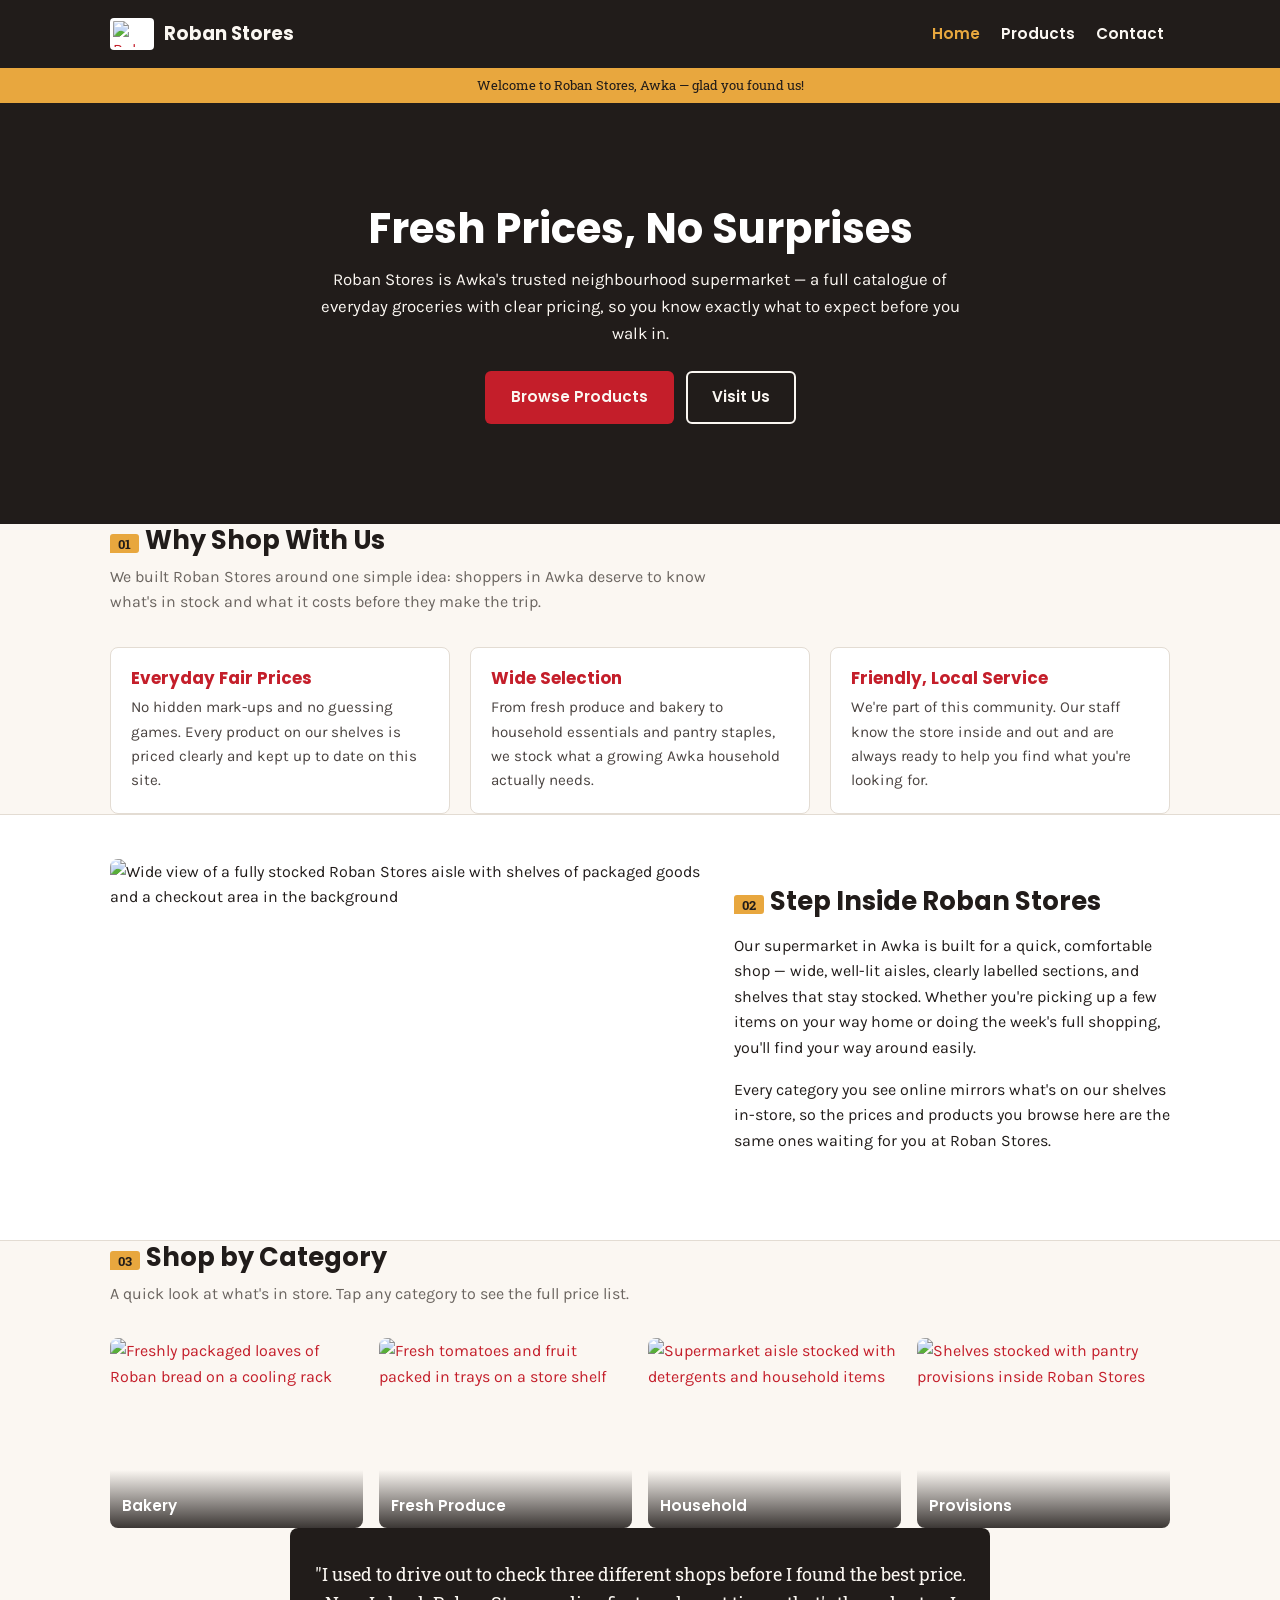
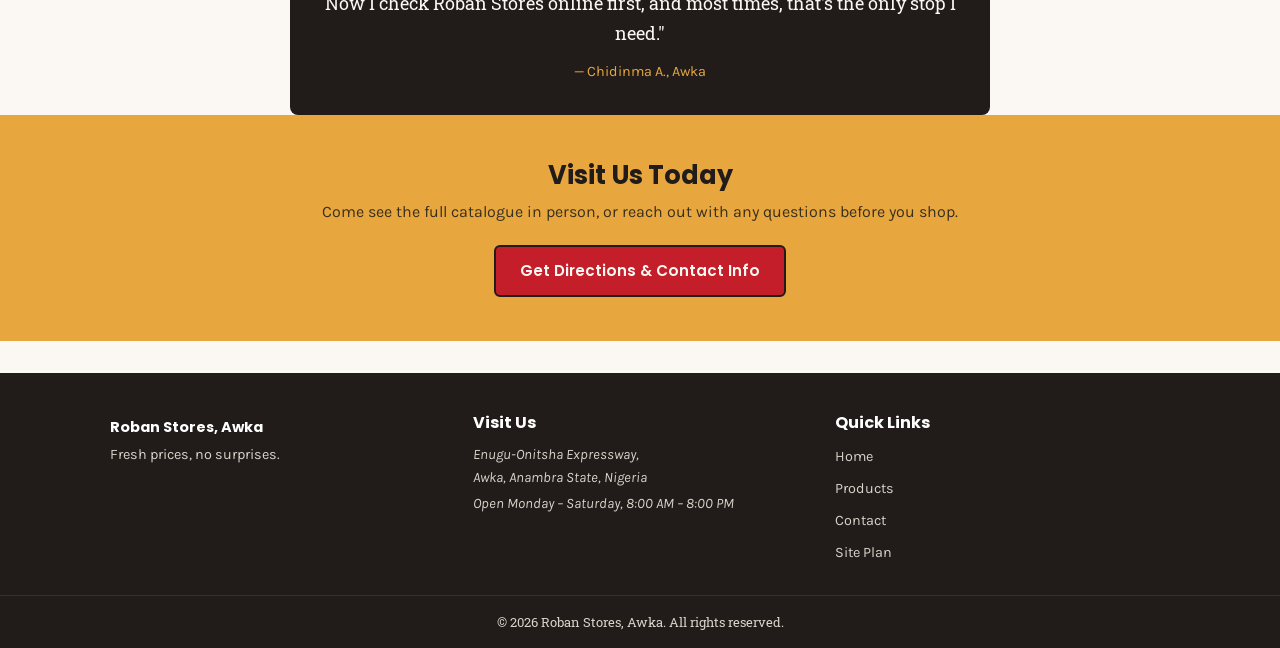
==== project/index.html @ a611ce90 "work ongoing" ====
<!DOCTYPE html>
<html lang="en">
<head>
  <meta charset="UTF-8">
  <meta name="viewport" content="width=device-width, initial-scale=1.0">
  <title>Roban Stores, Awka | Fresh Prices, No Surprises</title>
  <meta name="description" content="Roban Stores is a supermarket in Awka, Anambra State offering fresh produce, bakery, household, and pantry essentials at clear, fair prices. Browse the catalogue and get in touch.">
  <link rel="preconnect" href="https://fonts.googleapis.com">
  <link rel="preconnect" href="https://fonts.gstatic.com" crossorigin>
  <link href="https://fonts.googleapis.com/css2?family=Poppins:wght@600;700&family=Karla:wght@400;500;700&family=Roboto+Slab:wght@500;700&display=swap" rel="stylesheet">
  <link rel="stylesheet" href="styles/styles.css">
</head>
<body>

  <a class="skip-link" href="#main-content">Skip to main content</a>

  <header class="site-header">
    <div class="header-inner">
      <a href="index.html" class="brand">
        <img src="images/roban-stores-awka-logo.webp" alt="Roban Stores logo" class="brand-logo" width="44" height="32">
        <span class="brand-name">Roban Stores</span>
      </a>
      <button type="button" class="nav-toggle" id="navToggle" aria-expanded="false" aria-controls="primaryNav">
        <span class="sr-only">Open menu</span>
        <span class="hamburger"></span>
      </button>
      <nav class="primary-nav" id="primaryNav" aria-label="Primary">
        <ul>
          <li><a href="index.html">Home</a></li>
          <li><a href="products.html">Products</a></li>
          <li><a href="contact.html">Contact</a></li>
        </ul>
      </nav>
    </div>
  </header>

  <div class="visit-bar">
    <p id="visitBadge">Welcome to Roban Stores, Awka!</p>
  </div>

  <main id="main-content">

    <section class="hero hero-home">
      <div class="hero-content">
        <h1>Fresh Prices, No Surprises</h1>
        <p>Roban Stores is Awka's trusted neighbourhood supermarket — a full catalogue of everyday groceries with clear pricing, so you know exactly what to expect before you walk in.</p>
        <div class="hero-actions">
          <a href="products.html" class="btn btn-primary">Browse Products</a>
          <a href="contact.html" class="btn btn-secondary">Visit Us</a>
        </div>
      </div>
    </section>

    <section class="wrap">
      <h2 class="section-title"><span class="tag-number">01</span>Why Shop With Us</h2>
      <p class="section-lead">We built Roban Stores around one simple idea: shoppers in Awka deserve to know what's in stock and what it costs before they make the trip.</p>
      <div class="value-grid">
        <div class="value-card">
          <h3>Everyday Fair Prices</h3>
          <p>No hidden mark-ups and no guessing games. Every product on our shelves is priced clearly and kept up to date on this site.</p>
        </div>
        <div class="value-card">
          <h3>Wide Selection</h3>
          <p>From fresh produce and bakery to household essentials and pantry staples, we stock what a growing Awka household actually needs.</p>
        </div>
        <div class="value-card">
          <h3>Friendly, Local Service</h3>
          <p>We're part of this community. Our staff know the store inside and out and are always ready to help you find what you're looking for.</p>
        </div>
      </div>
    </section>

    <section class="about-strip">
      <div class="wrap about-grid">
        <img src="images/category-provisions.webp" alt="Wide view of a fully stocked Roban Stores aisle with shelves of packaged goods and a checkout area in the background" width="600" height="337" loading="lazy">
        <div>
          <h2 class="section-title"><span class="tag-number">02</span>Step Inside Roban Stores</h2>
          <p>Our supermarket in Awka is built for a quick, comfortable shop — wide, well-lit aisles, clearly labelled sections, and shelves that stay stocked. Whether you're picking up a few items on your way home or doing the week's full shopping, you'll find your way around easily.</p>
          <p>Every category you see online mirrors what's on our shelves in-store, so the prices and products you browse here are the same ones waiting for you at Roban Stores.</p>
        </div>
      </div>
    </section>

    <section class="wrap">
      <h2 class="section-title"><span class="tag-number">03</span>Shop by Category</h2>
      <p class="section-lead">A quick look at what's in store. Tap any category to see the full price list.</p>
      <div class="category-grid">
        <a class="category-card" href="products.html?category=Bakery">
          <img src="images/category-bakery.webp" alt="Freshly packaged loaves of Roban bread on a cooling rack" width="300" height="200" loading="lazy">
          <span class="category-label">Bakery</span>
        </a>
        <a class="category-card" href="products.html?category=Produce">
          <img src="images/category-produce.webp" alt="Fresh tomatoes and fruit packed in trays on a store shelf" width="300" height="200" loading="lazy">
          <span class="category-label">Fresh Produce</span>
        </a>
        <a class="category-card" href="products.html?category=Household">
          <img src="images/category-household.webp" alt="Supermarket aisle stocked with detergents and household items" width="300" height="200" loading="lazy">
          <span class="category-label">Household</span>
        </a>
        <a class="category-card" href="products.html?category=Provisions">
          <img src="images/category-provisions.webp" alt="Shelves stocked with pantry provisions inside Roban Stores" width="300" height="200" loading="lazy">
          <span class="category-label">Provisions</span>
        </a>
      </div>
    </section>

    <section class="wrap">
      <div class="testimonial">
        <p class="quote">"I used to drive out to check three different shops before I found the best price. Now I check Roban Stores online first, and most times, that's the only stop I need."</p>
        <p class="attribution">— Chidinma A., Awka</p>
      </div>
    </section>

    <section class="cta-banner">
      <div class="wrap">
        <h2 class="section-title">Visit Us Today</h2>
        <p>Come see the full catalogue in person, or reach out with any questions before you shop.</p>
        <a href="contact.html" class="btn btn-primary">Get Directions &amp; Contact Info</a>
      </div>
    </section>

  </main>

  <footer class="site-footer">
    <div class="footer-inner">
      <div>
        <p class="footer-brand">Roban Stores, Awka</p>
        <p>Fresh prices, no surprises.</p>
      </div>
      <div>
        <h2>Visit Us</h2>
        <address>
          <p>Enugu-Onitsha Expressway,<br>Awka, Anambra State, Nigeria</p>
          <p>Open Monday &ndash; Saturday, 8:00 AM &ndash; 8:00 PM</p>
        </address>
      </div>
      <div>
        <h2>Quick Links</h2>
        <ul>
          <li><a href="index.html">Home</a></li>
          <li><a href="products.html">Products</a></li>
          <li><a href="contact.html">Contact</a></li>
          <li><a href="siteplan.html">Site Plan</a></li>
        </ul>
      </div>
    </div>
    <p class="copyright">&copy; <span id="year"></span> Roban Stores, Awka. All rights reserved.</p>
  </footer>

  <script src="scripts/main.js"></script>
</body>
</html>
---- project/styles/styles.css ----
/* ==========================================================================
   Roban Stores, Awka — Main Site Stylesheet
   Used by: index.html, products.html, contact.html

   Colour schema (from the site plan):
     Roban Red     #c41e2a  -> headings, nav accents, buttons, links
     Charcoal Ink  #211c1a  -> body text, header/footer background
     Paper Cream   #fbf7f2  -> page background
     Market Gold   #e8a73e  -> price tags, hover states, small accents
     Slate         #6b6560  -> secondary / muted text
   Typography:
     Poppins     -> headings and navigation
     Karla       -> body text
     Roboto Slab -> prices and short tag-style labels

   Layout: mobile-first. All @media rules for a given breakpoint are
   consolidated together near the end of this file, in ascending order
   (600px, 700px, 900px), rather than scattered per-component.
   ========================================================================== */

* {
  box-sizing: border-box;
}

html {
  scroll-behavior: smooth;
}

body {
  margin: 0;
  font-family: 'Karla', sans-serif;
  color: #211c1a;
  background-color: #fbf7f2;
  line-height: 1.6;
}

img {
  max-width: 100%;
  display: block;
}

h1, h2, h3 {
  font-family: 'Poppins', sans-serif;
  color: #211c1a;
  line-height: 1.25;
}

a {
  color: #c41e2a;
}

.sr-only {
  position: absolute;
  width: 1px;
  height: 1px;
  padding: 0;
  margin: -1px;
  overflow: hidden;
  clip: rect(0, 0, 0, 0);
  white-space: nowrap;
  border: 0;
}

.skip-link {
  position: absolute;
  left: -999px;
  top: 0;
  background-color: #c41e2a;
  color: #fbf7f2;
  padding: 0.6rem 1rem;
  z-index: 200;
  border-radius: 0 0 6px 0;
}

.skip-link:focus {
  left: 0;
}

.wrap {
  max-width: 1100px;
  margin: 0 auto;
  padding: 0 1.25rem;
}

.btn {
  display: inline-block;
  font-family: 'Poppins', sans-serif;
  font-weight: 600;
  font-size: 0.95rem;
  padding: 0.75rem 1.5rem;
  border-radius: 6px;
  border: 2px solid transparent;
  cursor: pointer;
  text-decoration: none;
  text-align: center;
}

.btn-primary {
  background-color: #c41e2a;
  color: #fbf7f2;
}

.btn-primary:hover,
.btn-primary:focus {
  background-color: #a5171f;
}

.btn-secondary {
  background-color: transparent;
  color: #fbf7f2;
  border-color: #fbf7f2;
}

.btn-secondary:hover,
.btn-secondary:focus {
  background-color: #fbf7f2;
  color: #211c1a;
}

/* ---------- Header & navigation ---------- */

.site-header {
  background-color: #211c1a;
  position: sticky;
  top: 0;
  z-index: 100;
}

.header-inner {
  max-width: 1100px;
  margin: 0 auto;
  padding: 0.75rem 1.25rem;
  display: flex;
  align-items: center;
  justify-content: space-between;
  flex-wrap: wrap;
}

.brand {
  display: flex;
  align-items: center;
  gap: 0.6rem;
  text-decoration: none;
}

.brand-logo {
  width: 44px;
  height: 32px;
  object-fit: contain;
  background-color: #ffffff;
  border-radius: 4px;
  padding: 3px;
}

.brand-name {
  font-family: 'Poppins', sans-serif;
  font-weight: 700;
  font-size: 1.15rem;
  color: #fbf7f2;
}

.nav-toggle {
  background: none;
  border: 2px solid #fbf7f2;
  border-radius: 4px;
  width: 42px;
  height: 38px;
  cursor: pointer;
  display: flex;
  align-items: center;
  justify-content: center;
}

.hamburger,
.hamburger::before,
.hamburger::after {
  width: 20px;
  height: 2px;
  background-color: #fbf7f2;
  display: block;
  position: relative;
  transition: transform 0.2s ease;
}

.hamburger::before,
.hamburger::after {
  content: "";
  position: absolute;
  left: 0;
}

.hamburger::before {
  top: -6px;
}

.hamburger::after {
  top: 6px;
}

.primary-nav {
  width: 100%;
  display: none;
}

.primary-nav.open {
  display: block;
}

.primary-nav ul {
  list-style: none;
  margin: 0.75rem 0 0.25rem;
  padding: 0;
  display: flex;
  flex-direction: column;
  gap: 0.25rem;
}

.primary-nav a {
  display: block;
  font-family: 'Poppins', sans-serif;
  font-weight: 600;
  font-size: 0.95rem;
  color: #fbf7f2;
  text-decoration: none;
  padding: 0.6rem 0.4rem;
  border-radius: 4px;
}

.primary-nav a:hover,
.primary-nav a:focus {
  background-color: #35302d;
}

.primary-nav a[aria-current="page"] {
  color: #e8a73e;
}

/* ---------- Visit bar ---------- */

.visit-bar {
  background-color: #e8a73e;
  color: #211c1a;
}

.visit-bar p {
  padding: 0.45rem 1.25rem;
  max-width: 1100px;
  margin: 0 auto;
  font-family: 'Roboto Slab', serif;
  font-size: 0.82rem;
  text-align: center;
}

/* ---------- Hero ---------- */

.hero {
  background-color: #211c1a;
  background-size: cover;
  background-position: center;
  position: relative;
}

.hero-home {
  background-image: url('../images/hero-roban-stores.webp');
}

.hero::before {
  content: "";
  position: absolute;
  inset: 0;
  background-color: rgba(33, 28, 26, 0.62);
}

.hero-content {
  position: relative;
  max-width: 700px;
  margin: 0 auto;
  padding: 3.5rem 1.25rem;
  text-align: center;
  color: #fbf7f2;
}

.hero-content h1 {
  color: #ffffff;
  font-size: 1.9rem;
  margin: 0 0 0.75rem;
}

.hero-content p {
  font-size: 1.05rem;
  margin: 0 0 1.5rem;
}

.hero-actions {
  display: flex;
  gap: 0.75rem;
  justify-content: center;
  flex-wrap: wrap;
}

/* ---------- Page header banner (Products / Contact) ---------- */

.page-banner {
  background-color: #211c1a;
  color: #fbf7f2;
  padding: 2.25rem 1.25rem;
  text-align: center;
}

.page-banner h1 {
  color: #ffffff;
  margin: 0 0 0.5rem;
}

.page-banner p {
  color: #f4ded0;
  max-width: 620px;
  margin: 0 auto;
}

/* ---------- Generic section rhythm ---------- */

section {
  padding: 2.75rem 0;
}

.section-title {
  font-size: 1.6rem;
  margin: 0 0 0.5rem;
}

.section-lead {
  color: #6b6560;
  max-width: 640px;
  margin: 0 0 2rem;
}

.tag-number {
  font-family: 'Roboto Slab', serif;
  font-size: 0.8rem;
  background-color: #e8a73e;
  color: #211c1a;
  padding: 0.1rem 0.5rem;
  border-radius: 3px 3px 3px 0;
  margin-right: 0.4rem;
}

/* ---------- Value / feature cards ---------- */

.value-grid {
  display: grid;
  grid-template-columns: 1fr;
  gap: 1.25rem;
}

.value-card {
  background-color: #ffffff;
  border: 1px solid #e3dcd3;
  border-radius: 8px;
  padding: 1.25rem;
}

.value-card h3 {
  font-size: 1.05rem;
  margin: 0 0 0.4rem;
  color: #c41e2a;
}

.value-card p {
  margin: 0;
  color: #4a4340;
  font-size: 0.95rem;
}

/* ---------- Category preview cards (Home) ---------- */

.category-grid {
  display: grid;
  grid-template-columns: 1fr 1fr;
  gap: 1rem;
}

.category-card {
  position: relative;
  border-radius: 8px;
  overflow: hidden;
  text-decoration: none;
  display: block;
  aspect-ratio: 4 / 3;
}

.category-card img {
  width: 100%;
  height: 100%;
  object-fit: cover;
}

.category-card .category-label {
  position: absolute;
  inset: auto 0 0 0;
  background: linear-gradient(to top, rgba(33, 28, 26, 0.88), rgba(33, 28, 26, 0));
  color: #ffffff;
  font-family: 'Poppins', sans-serif;
  font-weight: 600;
  font-size: 0.95rem;
  padding: 1.5rem 0.75rem 0.6rem;
}

/* ---------- Store interior / about strip ---------- */

.about-strip {
  background-color: #ffffff;
  border-top: 1px solid #e3dcd3;
  border-bottom: 1px solid #e3dcd3;
}

.about-grid {
  display: grid;
  gap: 1.5rem;
  align-items: center;
}

.about-grid img {
  border-radius: 8px;
}

/* ---------- Testimonial ---------- */

.testimonial {
  background-color: #211c1a;
  color: #fbf7f2;
  border-radius: 8px;
  padding: 2rem 1.5rem;
  text-align: center;
  max-width: 700px;
  margin: 0 auto;
}

.testimonial p.quote {
  font-family: 'Roboto Slab', serif;
  font-size: 1.15rem;
  margin: 0 0 0.75rem;
}

.testimonial p.attribution {
  color: #e8a73e;
  margin: 0;
  font-size: 0.9rem;
}

/* ---------- CTA banner ---------- */

.cta-banner {
  background-color: #e8a73e;
  text-align: center;
}

.cta-banner h2 {
  margin: 0 0 0.5rem;
}

.cta-banner p {
  margin: 0 0 1.25rem;
  color: #3a2f1c;
}

.cta-banner .btn-primary {
  border: 2px solid #211c1a;
}

/* ---------- Products page: controls ---------- */

.controls-bar {
  display: flex;
  flex-direction: column;
  gap: 1rem;
  margin-bottom: 1.5rem;
}

.search-field {
  display: flex;
  flex-direction: column;
  gap: 0.35rem;
}

.search-field label {
  font-family: 'Poppins', sans-serif;
  font-weight: 600;
  font-size: 0.9rem;
}

.search-field input {
  font-family: 'Karla', sans-serif;
  font-size: 1rem;
  padding: 0.65rem 0.8rem;
  border: 1px solid #cfc6bc;
  border-radius: 6px;
  background-color: #ffffff;
}

.filter-group-label {
  font-family: 'Poppins', sans-serif;
  font-weight: 600;
  font-size: 0.9rem;
  margin: 0 0 0.5rem;
}

.filter-group {
  display: flex;
  gap: 0.5rem;
  flex-wrap: wrap;
}

.filter-btn {
  font-family: 'Poppins', sans-serif;
  font-size: 0.85rem;
  font-weight: 600;
  background-color: #ffffff;
  border: 1px solid #cfc6bc;
  color: #211c1a;
  padding: 0.5rem 0.9rem;
  border-radius: 999px;
  cursor: pointer;
}

.filter-btn:hover,
.filter-btn:focus {
  border-color: #c41e2a;
}

.filter-btn[aria-pressed="true"] {
  background-color: #c41e2a;
  border-color: #c41e2a;
  color: #ffffff;
}

.results-bar {
  display: flex;
  justify-content: space-between;
  align-items: center;
  flex-wrap: wrap;
  gap: 0.5rem;
  margin-bottom: 1.25rem;
  font-size: 0.9rem;
  color: #6b6560;
}

.favorites-toggle {
  background: none;
  border: none;
  color: #c41e2a;
  font-family: 'Poppins', sans-serif;
  font-weight: 600;
  font-size: 0.88rem;
  cursor: pointer;
  padding: 0.25rem 0;
}

/* ---------- Product grid & cards ---------- */

.product-grid {
  display: grid;
  grid-template-columns: 1fr;
  gap: 1.25rem;
}

.product-card {
  background-color: #ffffff;
  border: 1px solid #e3dcd3;
  border-radius: 8px;
  overflow: hidden;
  display: flex;
  flex-direction: column;
}

.product-card .product-image-wrap {
  position: relative;
  aspect-ratio: 4 / 3;
}

.product-card img {
  width: 100%;
  height: 100%;
  object-fit: cover;
}

.favorite-btn {
  position: absolute;
  top: 0.5rem;
  right: 0.5rem;
  width: 36px;
  height: 36px;
  border-radius: 50%;
  border: none;
  background-color: rgba(255, 255, 255, 0.9);
  font-size: 1.1rem;
  cursor: pointer;
  display: flex;
  align-items: center;
  justify-content: center;
}

.favorite-btn[aria-pressed="true"] {
  background-color: #c41e2a;
  color: #ffffff;
}

.product-body {
  padding: 1rem;
  display: flex;
  flex-direction: column;
  gap: 0.4rem;
  flex: 1;
}

.product-category {
  font-family: 'Roboto Slab', serif;
  font-size: 0.72rem;
  text-transform: uppercase;
  letter-spacing: 0.04em;
  color: #e8a73e;
  background-color: #211c1a;
  display: inline-block;
  padding: 0.1rem 0.5rem;
  border-radius: 3px;
  width: fit-content;
}

.product-body h3 {
  font-size: 1.05rem;
  margin: 0;
}

.product-body p.description {
  margin: 0;
  font-size: 0.88rem;
  color: #6b6560;
  flex: 1;
}

.product-price {
  font-family: 'Roboto Slab', serif;
  font-size: 1.2rem;
  color: #c41e2a;
  margin: 0;
}

.product-price span.unit {
  font-size: 0.75rem;
  color: #6b6560;
  font-family: 'Karla', sans-serif;
}

.empty-state {
  text-align: center;
  padding: 2.5rem 1rem;
  color: #6b6560;
}

/* ---------- Contact page ---------- */

.contact-grid {
  display: grid;
  grid-template-columns: 1fr;
  gap: 2rem;
}

.store-info h2 {
  font-size: 1.3rem;
}

.store-info address {
  font-style: normal;
  margin: 0 0 1.25rem;
}

.hours-table {
  width: 100%;
  border-collapse: collapse;
  font-size: 0.9rem;
  margin-bottom: 1.25rem;
}

.hours-table th,
.hours-table td {
  text-align: left;
  padding: 0.4rem 0.5rem;
  border-bottom: 1px solid #e3dcd3;
}

.info-links a {
  display: block;
  margin-bottom: 0.4rem;
  text-decoration: none;
}

.info-links a:hover {
  text-decoration: underline;
}

form {
  background-color: #ffffff;
  border: 1px solid #e3dcd3;
  border-radius: 8px;
  padding: 1.5rem;
}

fieldset {
  border: none;
  padding: 0;
  margin: 0 0 1.5rem;
}

fieldset legend {
  font-family: 'Poppins', sans-serif;
  font-weight: 700;
  color: #c41e2a;
  font-size: 1.05rem;
  padding: 0;
  margin-bottom: 0.75rem;
}

.form-row {
  margin-bottom: 1.1rem;
}

.form-row label {
  display: block;
  font-family: 'Poppins', sans-serif;
  font-weight: 600;
  font-size: 0.9rem;
  margin-bottom: 0.35rem;
}

.form-row .required-mark {
  color: #c41e2a;
}

.form-row input,
.form-row select,
.form-row textarea {
  width: 100%;
  font-family: 'Karla', sans-serif;
  font-size: 1rem;
  padding: 0.65rem 0.8rem;
  border: 1px solid #cfc6bc;
  border-radius: 6px;
  background-color: #fbf7f2;
}

.form-row input:focus,
.form-row select:focus,
.form-row textarea:focus {
  outline: 2px solid #c41e2a;
  outline-offset: 1px;
}

.form-row textarea {
  resize: vertical;
  min-height: 110px;
}

.char-count {
  display: block;
  text-align: right;
  font-size: 0.78rem;
  color: #6b6560;
  margin-top: 0.3rem;
}

.field-error {
  color: #c41e2a;
  font-size: 0.82rem;
  margin-top: 0.3rem;
  min-height: 1.1em;
}

.form-row.has-error input,
.form-row.has-error select,
.form-row.has-error textarea {
  border-color: #c41e2a;
}

.form-note {
  font-size: 0.82rem;
  color: #6b6560;
  margin-top: -0.5rem;
  margin-bottom: 1.1rem;
}

.confirmation-panel {
  background-color: #211c1a;
  color: #fbf7f2;
  border-radius: 8px;
  padding: 1.5rem;
}

.confirmation-panel h2 {
  color: #e8a73e;
  margin-top: 0;
}

.hidden {
  display: none;
}

/* ---------- Footer ---------- */

.site-footer {
  background-color: #211c1a;
  color: #d9d2c9;
  margin-top: 2rem;
}

.footer-inner {
  max-width: 1100px;
  margin: 0 auto;
  padding: 2.5rem 1.25rem 1.5rem;
  display: grid;
  gap: 1.75rem;
}

.footer-inner h2 {
  color: #ffffff;
  font-size: 1rem;
  margin: 0 0 0.6rem;
}

.footer-brand {
  font-family: 'Poppins', sans-serif;
  font-weight: 700;
  color: #ffffff;
  font-size: 1.15rem;
  margin: 0 0 0.3rem;
}

.footer-inner p {
  margin: 0.2rem 0;
  font-size: 0.9rem;
}

.footer-inner ul {
  list-style: none;
  padding: 0;
  margin: 0;
}

.footer-inner li {
  margin-bottom: 0.4rem;
}

.footer-inner a {
  color: #d9d2c9;
  font-size: 0.9rem;
  text-decoration: none;
}

.footer-inner a:hover {
  color: #e8a73e;
}

.copyright {
  border-top: 1px solid #35302d;
  text-align: center;
  padding: 1rem 1.25rem;
  font-family: 'Roboto Slab', serif;
  font-size: 0.8rem;
  margin: 0;
}

/* ==========================================================================
   Responsive breakpoints (consolidated, ascending order)
   ========================================================================== */

@media (min-width: 600px) {
  .value-grid {
    grid-template-columns: repeat(3, 1fr);
  }

  .product-grid {
    grid-template-columns: repeat(2, 1fr);
  }

  .controls-bar {
    flex-direction: row;
    align-items: flex-end;
    justify-content: space-between;
  }

  .search-field {
    max-width: 320px;
    flex: 1;
  }
}

@media (min-width: 700px) {
  .nav-toggle {
    display: none;
  }

  .primary-nav {
    display: block;
    width: auto;
  }

  .primary-nav ul {
    flex-direction: row;
    margin: 0;
    gap: 0.5rem;
  }

  .hero-content h1 {
    font-size: 2.6rem;
  }

  .category-grid {
    grid-template-columns: repeat(4, 1fr);
  }

  .about-grid {
    grid-template-columns: 1fr 1fr;
  }

  .footer-inner {
    grid-template-columns: repeat(3, 1fr);
  }
}

@media (min-width: 900px) {
  .product-grid {
    grid-template-columns: repeat(3, 1fr);
  }

  .contact-grid {
    grid-template-columns: 0.8fr 1.2fr;
  }
}
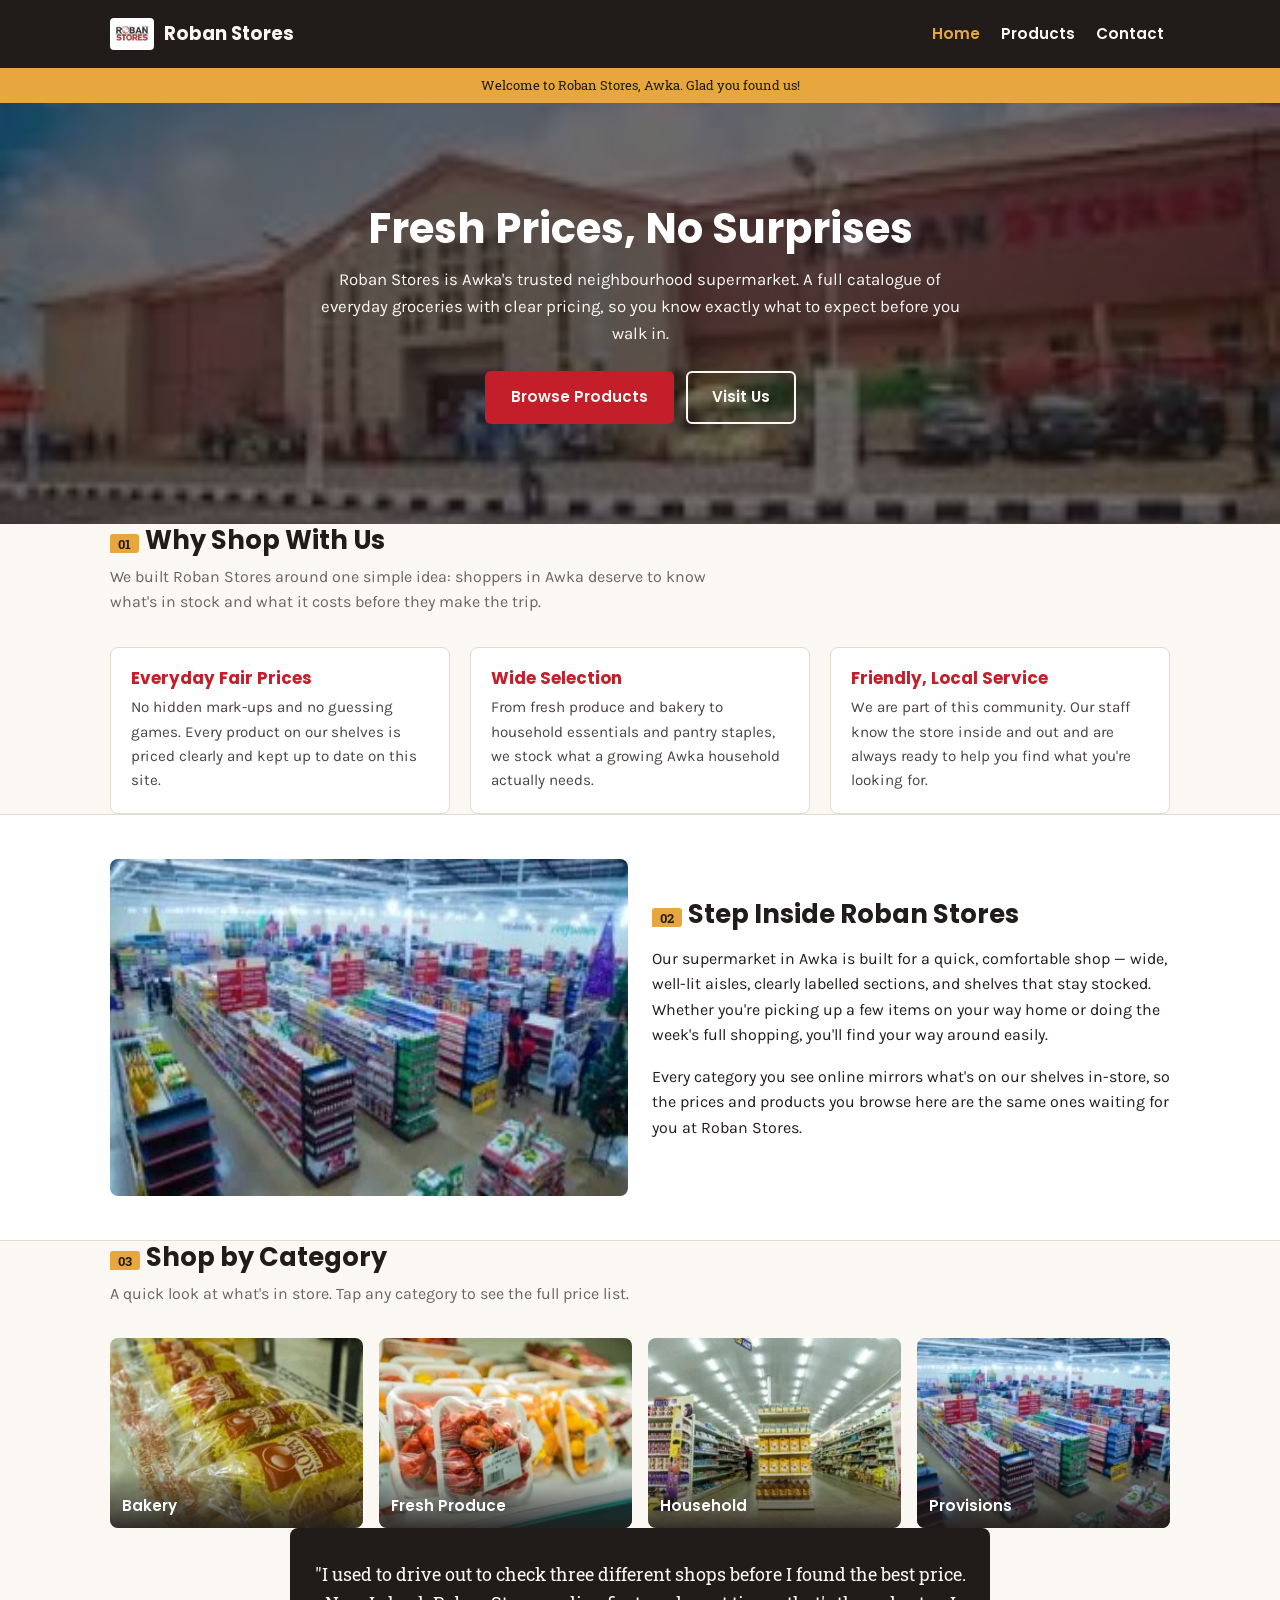
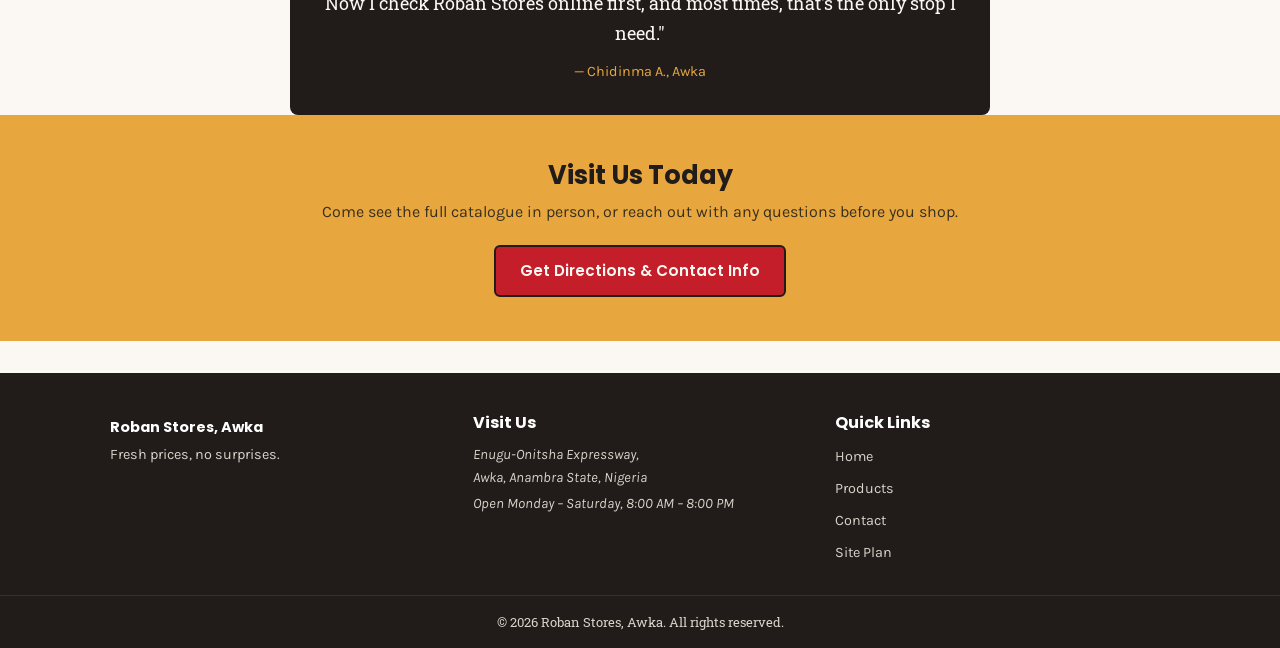
==== commit b82b8faf: "latest" ====
--- a/project/index.html
+++ b/project/index.html
@@ -4,7 +4,7 @@
   <meta charset="UTF-8">
   <meta name="viewport" content="width=device-width, initial-scale=1.0">
   <title>Roban Stores, Awka | Fresh Prices, No Surprises</title>
-  <meta name="description" content="Roban Stores is a supermarket in Awka, Anambra State offering fresh produce, bakery, household, and pantry essentials at clear, fair prices. Browse the catalogue and get in touch.">
+  <meta name="description" content="Roban Stores is a supermarket in Awka, Anambra State offering fresh produce, bakery, household, and pantry essentials at fair prices. Browse the catalogue and get in touch.">
   <link rel="preconnect" href="https://fonts.googleapis.com">
   <link rel="preconnect" href="https://fonts.gstatic.com" crossorigin>
   <link href="https://fonts.googleapis.com/css2?family=Poppins:wght@600;700&family=Karla:wght@400;500;700&family=Roboto+Slab:wght@500;700&display=swap" rel="stylesheet">
@@ -43,7 +43,7 @@
     <section class="hero hero-home">
       <div class="hero-content">
         <h1>Fresh Prices, No Surprises</h1>
-        <p>Roban Stores is Awka's trusted neighbourhood supermarket — a full catalogue of everyday groceries with clear pricing, so you know exactly what to expect before you walk in.</p>
+        <p>Roban Stores is Awka's trusted neighbourhood supermarket. A full catalogue of everyday groceries with clear pricing, so you know exactly what to expect before you walk in.</p>
         <div class="hero-actions">
           <a href="products.html" class="btn btn-primary">Browse Products</a>
           <a href="contact.html" class="btn btn-secondary">Visit Us</a>
@@ -65,7 +65,7 @@
         </div>
         <div class="value-card">
           <h3>Friendly, Local Service</h3>
-          <p>We're part of this community. Our staff know the store inside and out and are always ready to help you find what you're looking for.</p>
+          <p>We are part of this community. Our staff know the store inside and out and are always ready to help you find what you're looking for.</p>
         </div>
       </div>
     </section>
--- a/project/styles/styles.css
+++ b/project/styles/styles.css
@@ -56,7 +56,7 @@
   padding: 0;
   margin: -1px;
   overflow: hidden;
-  clip: rect(0, 0, 0, 0);
+  clip-path: inset(50%);
   white-space: nowrap;
   border: 0;
 }
@@ -530,7 +530,7 @@
 
 .filter-btn[aria-pressed="true"] {
   background-color: #c41e2a;
-  border-color: #c41e2a;
+  border-color: #a5171f;
   color: #ffffff;
 }
 
